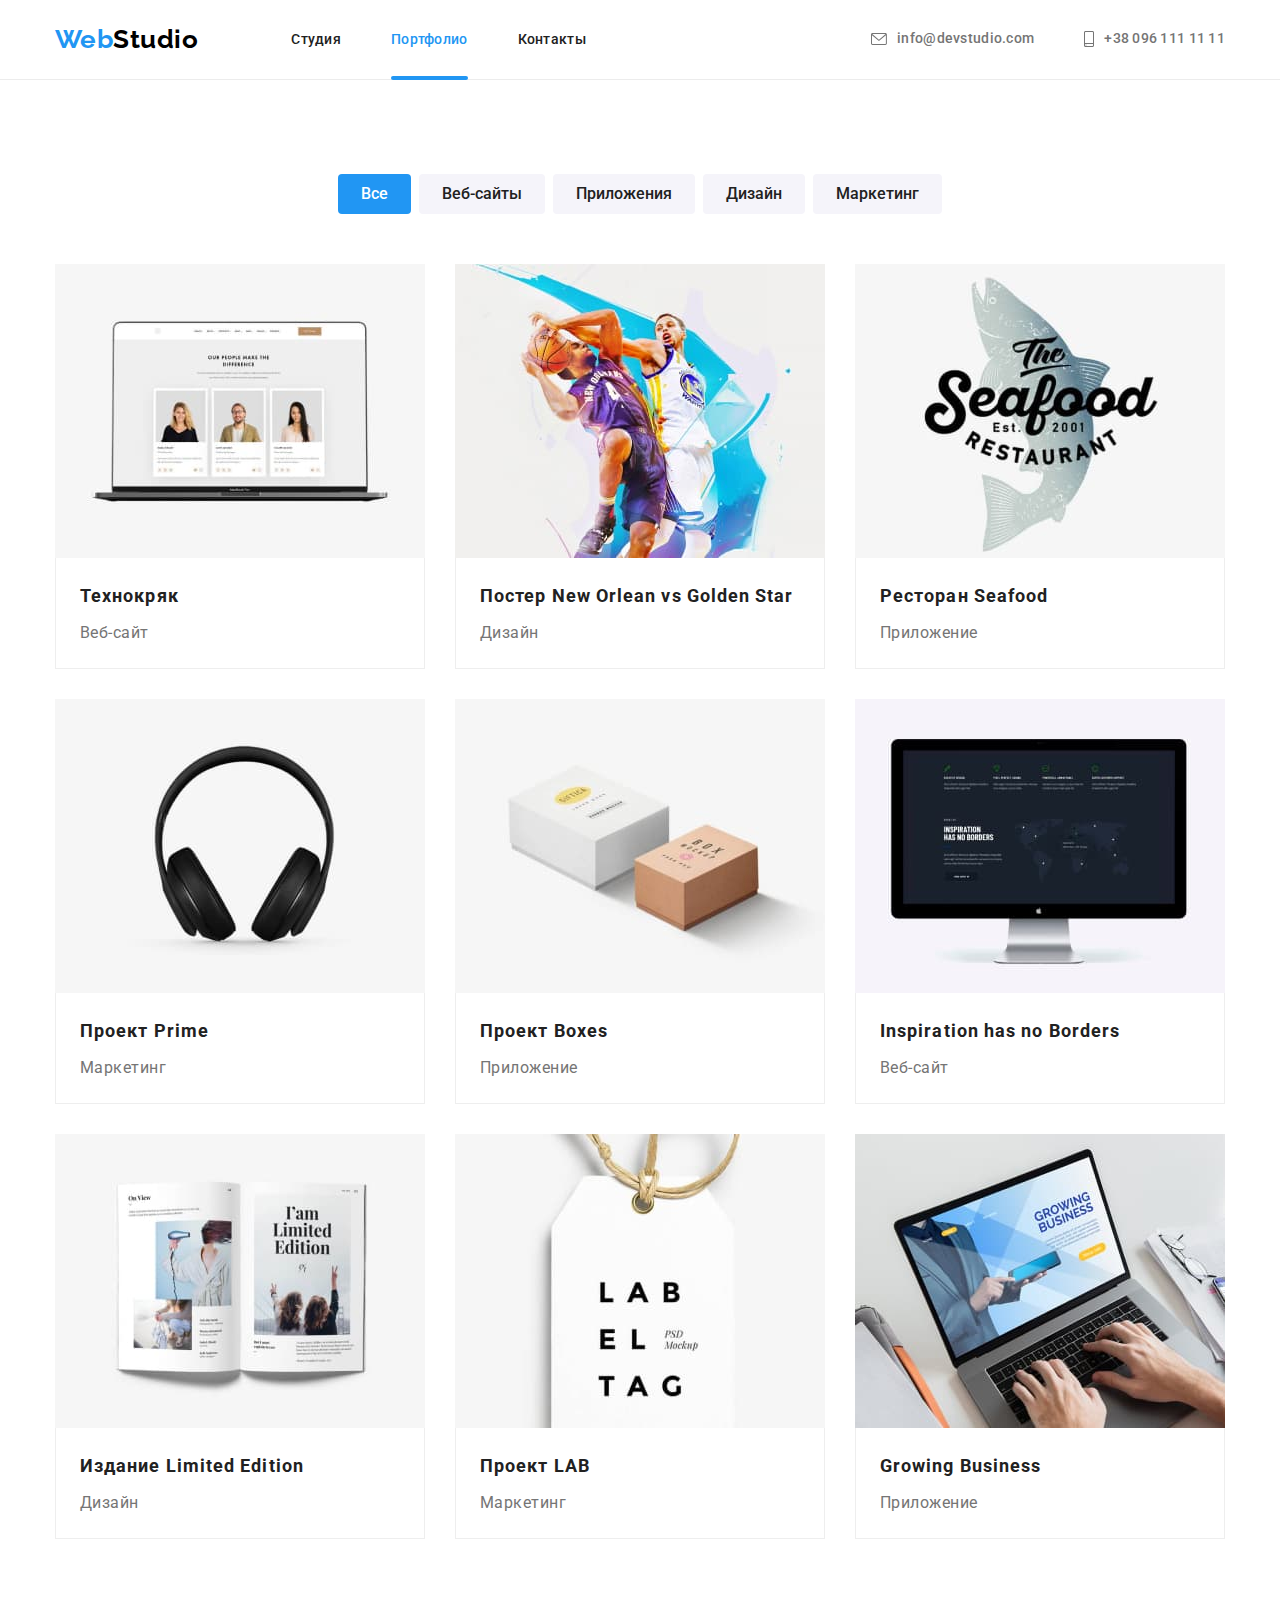
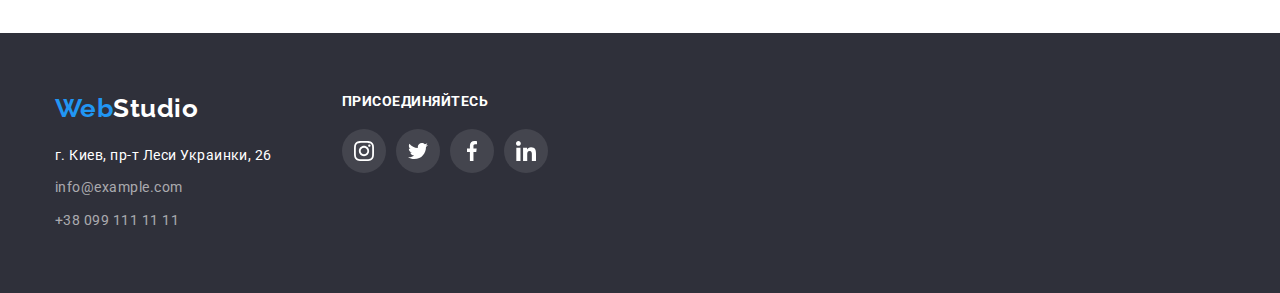
==== portfolio.html @ f4c85ff7 "Added HW5 files" ====
<!DOCTYPE html>
<html lang="en">
  <head>
    <meta charset="UTF-8" />
    <meta http-equiv="X-UA-Compatible" content="IE=edge" />
    <meta name="viewport" content="width=device-width, initial-scale=1.0" />
    <title>Портфолио</title>
    <link rel="preconnect" href="https://fonts.gstatic.com" />
    <link
      href="https://fonts.googleapis.com/css2?family=Raleway:wght@700&family=Roboto:wght@400;500;700;900&display=swap"
      rel="stylesheet"
    />
    <link
      rel="stylesheet"
      href="https://cdnjs.cloudflare.com/ajax/libs/modern-normalize/1.0.0/modern-normalize.min.css"
    />
    <link rel="stylesheet" href="./css/styles.css" />
  </head>
  <body>
    <!-- Header -->
    <header class="header-section">
      <div class="container header">
        <a href="index.html" lang="en" class="logo"
          ><span class="logo-name-one">Web</span
          ><span class="logo-name-two">Studio</span></a
        >
        <nav class="nav">
          <ul class="nav-list list">
            <li class="nav-point">
              <a href="./index.html" class="nav-item">Студия</a>
            </li>
            <li class="nav-point">
              <a href="./portfolio.html" class="nav-item current">Портфолио</a>
            </li>
            <li class="nav-point"><a href="" class="nav-item">Контакты</a></li>
          </ul>
        </nav>
        <ul class="contacts list">
          <li class="contacts-point">
            <a href="mailto:info@devstudio.com" class="contacts-item">
              <svg class="contacts-icon" width="16" height="12">
                <use href="./images/sprite.svg#icon-envelope"></use>
              </svg>
              info@devstudio.com</a
            >
          </li>
          <li class="contacts-point">
            <a href="tel:+380961111111" class="contacts-item">
              <svg class="contacts-icon" width="10" height="16">
                <use href="./images/sprite.svg#icon-smartphone"></use>
              </svg>
              +38 096 111 11 11</a
            >
          </li>
        </ul>
      </div>
    </header>
    <!-- Main -->
    <main>
      <!-- Examples of our works -->
      <section class="section">
        <div class="container">
          <!-- Hidden -->
          <h1 class="portfolio-hero-heading">Примеры наших работ, услуги</h1>
          <ul class="list buttons">
            <li class="button-content">
              <button type="button" class="portfolio-button current">
                Все
              </button>
            </li>
            <li class="button-content">
              <button type="button" class="portfolio-button">Веб-сайты</button>
            </li>
            <li class="button-content">
              <button type="button" class="portfolio-button">Приложения</button>
            </li>
            <li class="button-content">
              <button type="button" class="portfolio-button">Дизайн</button>
            </li>
            <li class="button-content">
              <button type="button" class="portfolio-button">Маркетинг</button>
            </li>
          </ul>
          <ul class="list images">
            <li class="product-item">
              <a href="#" class="product-item-link">
                <div class="product-item-content">
                  <img
                    src="./images/portfolio-examples/technokriak.jpg"
                    alt="Пример выполнения сайта Технокряк"
                    width="370"
                  />

                  <p class="product-item-overlay">
                    Технокряк это современная площадка распространения
                    коронавируса. Компании используют эту платформу для
                    цифрового шпионажа и атак на защищённые сервера конкурентов.
                  </p>
                </div>

                <div class="product-description">
                  <h2 class="heading-portfolio">Технокряк</h2>
                  <p class="heading-portfolio-example">Веб-сайт</p>
                </div>
              </a>
            </li>

            <li class="product-item">
              <a href="#" class="product-item-link">
                <div class="product-item-content">
                  <img
                    src="./images/portfolio-examples/basketball.jpg"
                    alt="Постер с двумя баскетболистами"
                    width="370"
                  />
                  <p class="product-item-overlay">
                    Технокряк это современная площадка распространения
                    коронавируса. Компании используют эту платформу для
                    цифрового шпионажа и атак на защищённые сервера конкурентов.
                  </p>
                </div>
                <div class="product-description">
                  <h2 class="heading-portfolio">
                    Постер <span lang="en">New Orlean vs Golden Star</span>
                  </h2>
                  <p class="heading-portfolio-example">Дизайн</p>
                </div>
              </a>
            </li>
            <li class="product-item">
              <a href="#" class="product-item-link">
                <div class="product-item-content">
                  <img
                    src="./images/portfolio-examples/restaurant.jpg"
                    alt="Эмблема ресторана"
                    width="370"
                  />
                  <p class="product-item-overlay">
                    Технокряк это современная площадка распространения
                    коронавируса. Компании используют эту платформу для
                    цифрового шпионажа и атак на защищённые сервера конкурентов.
                  </p>
                </div>
                <div class="product-description">
                  <h2 class="heading-portfolio">
                    Ресторан <span lang="en">Seafood</span>
                  </h2>
                  <p class="heading-portfolio-example">Приложение</p>
                </div>
              </a>
            </li>
            <li class="product-item">
              <a href="#" class="product-item-link">
                <div class="product-item-content">
                  <img
                    src="./images/portfolio-examples/headphones.jpg"
                    alt="Наушники"
                    width="370"
                  />
                  <p class="product-item-overlay">
                    Технокряк это современная площадка распространения
                    коронавируса. Компании используют эту платформу для
                    цифрового шпионажа и атак на защищённые сервера конкурентов.
                  </p>
                </div>
                <div class="product-description">
                  <h2 class="heading-portfolio">
                    Проект <span lang="en">Prime</span>
                  </h2>
                  <p class="heading-portfolio-example">Маркетинг</p>
                </div>
              </a>
            </li>
            <li class="product-item">
              <a href="#" class="product-item-link">
                <div class="product-item-content">
                  <img
                    src="./images/portfolio-examples/boxes.jpg"
                    alt="Две коробки"
                    width="370"
                  />
                  <p class="product-item-overlay">
                    Технокряк это современная площадка распространения
                    коронавируса. Компании используют эту платформу для
                    цифрового шпионажа и атак на защищённые сервера конкурентов.
                  </p>
                </div>
                <div class="product-description">
                  <h2 class="heading-portfolio">
                    Проект <span lang="en">Boxes</span>
                  </h2>
                  <p class="heading-portfolio-example">Приложение</p>
                </div>
              </a>
            </li>
            <li class="product-item">
              <a href="#" class="product-item-link">
                <div class="product-item-content">
                  <img
                    src="./images/portfolio-examples/monitor.jpg"
                    alt="Монитор компьютера"
                    width="370"
                  />
                  <p class="product-item-overlay">
                    Технокряк это современная площадка распространения
                    коронавируса. Компании используют эту платформу для
                    цифрового шпионажа и атак на защищённые сервера конкурентов.
                  </p>
                </div>
                <div class="product-description">
                  <h2 lang="en" class="heading-portfolio">
                    Inspiration has no Borders
                  </h2>
                  <p class="heading-portfolio-example">Веб-сайт</p>
                </div>
              </a>
            </li>
            <li class="product-item">
              <a href="#" class="product-item-link">
                <div class="product-item-content">
                  <img
                    src="./images/portfolio-examples/limited-edition.jpg"
                    alt="Разворот журнала"
                    width="370"
                  />
                  <p class="product-item-overlay">
                    Технокряк это современная площадка распространения
                    коронавируса. Компании используют эту платформу для
                    цифрового шпионажа и атак на защищённые сервера конкурентов.
                  </p>
                </div>
                <div class="product-description">
                  <h2 class="heading-portfolio">
                    Издание <span lang="en">Limited Edition</span>
                  </h2>
                  <p class="heading-portfolio-example">Дизайн</p>
                </div>
              </a>
            </li>
            <li class="product-item">
              <a href="#" class="product-item-link">
                <div class="product-item-content">
                  <img
                    src="./images/portfolio-examples/lab-project.jpg"
                    alt="Имитация ценника"
                    width="370"
                  />
                  <p class="product-item-overlay">
                    Технокряк это современная площадка распространения
                    коронавируса. Компании используют эту платформу для
                    цифрового шпионажа и атак на защищённые сервера конкурентов.
                  </p>
                </div>
                <div class="product-description">
                  <h2 class="heading-portfolio">
                    Проект <span lang="en">LAB</span>
                  </h2>
                  <p class="heading-portfolio-example">Маркетинг</p>
                </div>
              </a>
            </li>
            <li class="product-item">
              <a href="#" class="product-item-link">
                <div class="product-item-content">
                  <img
                    src="./images/portfolio-examples/growing-business.jpg"
                    alt="Руки на клавиатуре ноутбука"
                    width="370"
                  />
                  <p class="product-item-overlay">
                    Технокряк это современная площадка распространения
                    коронавируса. Компании используют эту платформу для
                    цифрового шпионажа и атак на защищённые сервера конкурентов.
                  </p>
                </div>
                <div class="product-description">
                  <h2 lang="en" class="heading-portfolio">Growing Business</h2>
                  <p class="heading-portfolio-example">Приложение</p>
                </div>
              </a>
            </li>
          </ul>
        </div>
      </section>
    </main>
    <!-- Footer -->
    <footer class="footer">
      <div class="container contact-us">
        <div class="logo-contacts">
          <a href="index.html" lang="en" class="logo page-bottom"
            ><span class="logo-name-one">Web</span
            ><span class="logo-name-two">Studio</span></a
          >
          <address>
            <ul class="address list">
              <li class="address map">
                <a
                  href="https://goo.gl/maps/o1qzPbgA9d3HTLMZ9"
                  target="_blank"
                  rel="noopener noreferrer"
                  class="google-maps-address"
                  >г. Киев, пр-т Леси Украинки, 26</a
                >
              </li>
              <li class="address email">
                <a href="mailto:info@example.com" class="virtual-address-link"
                  >info@example.com</a
                >
              </li>
              <li class="address phone">
                <a href="tel:+380991111111" class="virtual-address-link"
                  >+38 099 111 11 11</a
                >
              </li>
            </ul>
          </address>
        </div>
        <div class="join-us">
          <h3 class="footer-heading">Присоединяйтесь</h3>
          <ul class="networks list">
            <li class="network-item list">
              <a href="" class="network-link">
                <svg class="network-icon" width="20" height="20">
                  <use href="./images/sprite.svg#icon-instagram"></use>
                </svg>
              </a>
            </li>
            <li class="network-item list">
              <a href="" class="network-link">
                <svg class="network-icon" width="20" height="20">
                  <use href="./images/sprite.svg#icon-twitter"></use>
                </svg>
              </a>
            </li>
            <li class="network-item list">
              <a href="" class="network-link">
                <svg class="network-icon" width="20" height="20">
                  <use href="./images/sprite.svg#icon-facebook"></use>
                </svg>
              </a>
            </li>
            <li class="network-item list">
              <a href="" class="network-link">
                <svg class="network-icon" width="20" height="20">
                  <use href="./images/sprite.svg#icon-linkedin"></use>
                </svg>
              </a>
            </li>
          </ul>
        </div>
      </div>
    </footer>
  </body>
</html>
---- css/styles.css ----
:root {
  --main-text-color: #757575;
  --title-text-color: #212121;
  --primary-white-color: #ffffff;
  --accent-color: #2196f3;
  --main-icon-color: #afb1b8;
  --duration: 250ms;
  --speed: cubic-bezier(0.4, 0, 0.2, 1);
}

/* Global resets and classes */
h1,
h2,
h3,
h4,
h5,
h6,
p {
  margin-top: 0;
  margin-bottom: 0;
}

ul,
ol {
  padding-left: 0;
  margin-top: 0;
  margin-bottom: 0;
}

img {
  display: block;
}

body {
  color: var(--main-text-color);
  font-family: Roboto, Open Sans, Cabin, sans-serif;
  letter-spacing: 0.03em;
}
.list {
  list-style-type: none;
}

.container {
  width: 1200px;
  margin: 0 auto;
  padding-left: 15px;
  padding-right: 15px;
}

.section {
  padding-top: 94px;
  padding-bottom: 94px;
}

.backdrop {
  position: fixed;
  top: 0;
  left: 0;
  width: 100vw;
  height: 100vh;
  background-color: rgba(0, 0, 0, 0.2);
  opacity: 1;
  transition: opacity var(--duration) var(--speed);
}

.backdrop.is-hidden {
  opacity: 0;
  visibility: hidden;
  pointer-events: none;
}
.backdrop.is-hidden .modal {
  transform: scale(0.9) translate(-50%, -50%);
}

.modal {
  position: absolute;
  top: 50%;
  left: 50%;
  transform: scale(1) translate(-50%, -50%);
  width: 528px;
  height: 581px;
  background-color: var(--primary-white-color);
  box-shadow: 0px 1px 3px rgba(0, 0, 0, 0.12), 0px 1px 1px rgba(0, 0, 0, 0.14),
    0px 2px 1px rgba(0, 0, 0, 0.2);
  border-radius: 4px;
  transition: transform var(--duration) var(--speed),
    opacity var(--duration) var(--speed),
    visibility var(--duration) var(--speed);
}

.close-button {
  position: absolute;
  top: 8px;
  right: 8px;
  display: flex;
  align-items: center;
  justify-content: center;
  width: 30px;
  height: 30px;
  border: 1px solid rgba(0, 0, 0, 0.1);
  border-radius: 50%;
  background-color: transparent;
  cursor: pointer;
  padding: 9px;
}

.close-button:hover,
.close-button:focus {
  fill: var(--primary-white-color);
  background-color: var(--accent-color);
  transition: fill var(--duration) var(--speed),
    background-color var(--duration) var(--speed);
}

/* Header: logo */
.logo {
  margin-right: 93px;
  padding-left: 0;
  font-family: Raleway, sans-serif;
  font-weight: 700;
  font-size: 26px;
  line-height: 1.19;
  text-decoration: none;
}
.logo-name-one {
  color: var(--accent-color);
}
.logo-name-two {
  color: #000000;
}

/* Header: navigation */

.container.header {
  display: flex;
  width: 1200px;
}

.header-section {
  padding-top: 24px;
  padding-bottom: 24px;
  border-bottom: 1px solid #ececec;
}

.nav {
  display: flex;
}
.nav-list {
  display: flex;
  align-items: center;
}

.nav-point:not(:last-child) {
  margin-right: 50px;
}

.nav-item {
  position: relative;
  font-weight: 500;
  font-size: 14px;
  line-height: 1.14;
  letter-spacing: 0.02em;
  text-decoration: none;
  color: var(--title-text-color);
}

.nav-item:hover,
.nav-item:focus {
  color: var(--accent-color);
  transition: color var(--duration) var(--speed);
}

.nav-item.current {
  position: relative;
  color: var(--accent-color);
}

.nav-item.current::after {
  content: "";
  display: block;
  position: absolute;
  top: 45px;
  width: 100%;
  height: 4px;
  border-radius: 2px;
  background-color: var(--accent-color);
  cursor: pointer;
}

/* Header: contacts */
.contacts {
  display: flex;
  margin-left: auto;
}

.contacts-point {
  display: flex;
  align-items: center;
}

.contacts-point:not(:last-child) {
  margin-right: 50px;
}

.contacts-item {
  display: flex;
  align-items: center;
  color: var(--main-text-color);
  font-weight: 500;
  font-size: 14px;
  line-height: 1.14;
  letter-spacing: 0.02em;
  text-decoration: none;
}
.contacts-item:hover,
.contacts-item:focus {
  color: var(--accent-color);
  fill: var(--accent-color);
  transition: color var(--duration) var(--speed),
    fill var(--duration) var(--speed);
}

.contacts-icon {
  margin-right: 10px;
  fill: currentColor;
  transition: fill var(--duration) var(--speed);
}

/* Hero, bgc temporary */
.hero.section {
  max-width: 1600px;
  height: 600px;
  margin-left: auto;
  margin-right: auto;
  background-color: #c4c4c4;
  background-image: linear-gradient(
      rgba(47, 48, 58, 0.4),
      rgba(47, 48, 58, 0.4)
    ),
    url(../images/hero-effective-solutions.jpg);
  background-size: cover;
  background-repeat: no-repeat;
  text-align: center;
  padding-top: 200px;
  padding-bottom: 200px;
}

.hero-title {
  margin-bottom: 30px;
  color: var(--primary-white-color);
  font-weight: 900;
  font-size: 44px;
  line-height: 1.36;
  letter-spacing: 0.06em;
  text-transform: uppercase;
}

.hero-button {
  padding: 10px 32px;
  border: 1px solid transparent;
  border-radius: 4px;
  color: var(--primary-white-color);
  background-color: var(--accent-color);
  font-weight: 700;
  font-size: 16px;
  line-height: 1.87;
  letter-spacing: 0.06em;
  cursor: pointer;
  transition: color var(--duration) var(--speed),
    background-color var(--duration) var(--speed);
}
.hero-button:hover,
.hero-button:focus {
  color: var(--accent-color);
  background-color: var(--primary-white-color);
}
.portfolio-hero-heading,
.heading-studio-hide {
  position: absolute;
  width: 1px;
  height: 1px;
  margin: -1px;
  border: 0;
  padding: 0;
  white-space: nowrap;
  clip-path: inset(100%);
  clip: rect(0 0 0 0);
  overflow: hidden;
}

/* Why us */

.pros.section {
  padding-bottom: 94px;
}

.advantages {
  display: flex;
  margin-right: -30px;
}

.pros-pic {
  display: flex;
  justify-content: center;
  align-items: center;
  margin-bottom: 30px;
  width: 270px;
  height: 120px;
  background-color: #f5f4fa;
}

.heading-studio-list-item {
  width: 270px;
}

.heading-studio-list-item:not(:last-child) {
  margin-right: 30px;
}

.heading-studio,
.heading-portfolio {
  color: var(--title-text-color);
}
.heading-studio {
  margin-bottom: 50px;
  font-weight: 700;
  font-size: 36px;
  line-height: 1.16;
  text-align: center;
}

.heading-studio-list-item-name {
  padding-bottom: 10px;
  color: var(--title-text-color);
  font-weight: 700;
  font-size: 14px;
  line-height: 1.14;
  text-transform: uppercase;
}
.heading-studio-list-item-content {
  font-size: 14px;
  line-height: 1.71;
}

/* What we do */
.works.section {
  padding-top: 0px;
}

.services {
  display: flex;
  flex-wrap: wrap;
  margin-right: -30px;
}

.studio-image:not(:last-child) {
  margin-right: 30px;
}

.studio-image {
  position: relative;
}

.studio-image-description {
  position: absolute;
  display: flex;
  align-items: center;
  justify-content: center;
  width: 100%;
  min-height: 70px;
  left: 0;
  bottom: 0;
  background-color: rgba(47, 48, 58, 0.8);
}

.studio-image-name {
  /* transform: translateY(100%); */
  font-weight: 700;
  font-size: 14px;
  line-height: 1.17;
  text-align: center;
  text-transform: uppercase;
  color: var(--primary-white-color);
}

/* Our team */
.employees.section {
  background-color: #f5f4fa;
}

.team {
  display: flex;
  flex-wrap: wrap;
}

.team .employee-card {
  background-color: var(--primary-white-color);
  box-shadow: 0px 1px 3px rgba(0, 0, 0, 0.12), 0px 1px 1px rgba(0, 0, 0, 0.14),
    0px 2px 1px rgba(0, 0, 0, 0.2);
  border-radius: 0px 0px 4px 4px;
}

.employee-card:not(:last-child) {
  margin-right: 30px;
}

.employee-info {
  padding-top: 30px;
  padding-bottom: 30px;
}

.heading-studio-employee {
  margin-bottom: 10px;
  color: var(--title-text-color);
  font-weight: 500;
  font-size: 16px;
  line-height: 1.18;
  text-align: center;
}
.heading-studio-employee-job {
  font-size: 16px;
  line-height: 1.18;
  text-align: center;
  margin-bottom: 16px;
}

.networks {
  display: flex;
  justify-content: center;
  margin-left: 0;
}

.network-item:not(:last-child) {
  margin-right: 10px;
}

.network-link {
  display: flex;
  align-items: center;
  justify-content: center;
  padding: 12px;
  fill: var(--main-icon-color);
  border-radius: 50%;
  transition: fill var(--duration) var(--speed),
    background-color var(--duration) var(--speed);
}

.network-link:hover,
.network-link:focus {
  fill: var(--primary-white-color);
  background-color: var(--accent-color);
  transition: fill var(--duration) var(--speed),
    background-color var(--duration) var(--speed);
}

/* Clients */

.clients-list {
  display: flex;
  align-items: center;
}

.clients-item:not(:last-child) {
  margin-right: 30px;
}

.clients-link {
  fill: var(--main-icon-color);
}

.clients-link {
  display: flex;
  align-items: center;
  justify-content: center;
  padding: 16px 32px;
  border: 1px solid var(--main-icon-color);
  border-radius: 4px;
}

.clients-link:hover,
.clients-link:focus {
  fill: var(--accent-color);
  border: 1px solid var(--accent-color);
  transition: fill var(--duration) var(--speed),
    border var(--duration) var(--speed);
}

/* Footer */

.footer {
  background-color: #2f303a;
  padding: 60px 0px;
}

.footer .logo-name-two {
  color: var(--primary-white-color);
}
.container.contact-us {
  display: flex;
}

.logo-contacts {
  display: flex;
  flex-direction: column;
  margin-right: 70px;
}

.logo.page-bottom {
  margin-right: 0px;
  margin-bottom: 20px;
  padding-left: 0;
}

.google-maps-address:hover,
.google-maps-address:focus,
.virtual-address-link:hover,
.virtual-address-link:focus {
  color: var(--accent-color);
  transition: color var(--duration) var(--speed);
}
.google-maps-address {
  color: var(--primary-white-color);
}
.virtual-address-link {
  color: rgba(255, 255, 255, 0.6);
}

.address.map {
  margin-bottom: 9px;
}

.address.email {
  margin-bottom: 9px;
}

.google-maps-address,
.virtual-address-link {
  font-style: normal;
  font-size: 14px;
  line-height: 1.71;
  text-decoration: none;
}

.join-us {
  display: block;
  height: 80px;
}

.footer-heading {
  margin-bottom: 20px;
  align-items: baseline;
  font-weight: 700;
  font-size: 14px;
  line-height: 1.17;
  text-transform: uppercase;
  color: var(--primary-white-color);
}

.join-us .network-link {
  fill: var(--primary-white-color);
  background: rgba(255, 255, 255, 0.1);
}

.join-us .network-link:hover,
.join-us .network-link:focus {
  background-color: var(--accent-color);
}

/* Examples of our works:buttons */
.list.buttons {
  display: flex;
  justify-content: center;
  margin-bottom: 50px;
  padding-right: -8px;
}

.portfolio-button {
  padding: 6px 22px;
  border-radius: 4px;
  border: 1px solid transparent;
  color: var(--title-text-color);
  background-color: #f5f4fa;
  font-weight: 500;
  font-size: 16px;
  line-height: 1.62;
  text-align: center;
  cursor: pointer;
}

.button-content:not(:last-child):not(:last-child) {
  padding-right: 8px;
}

.portfolio-button:hover,
.portfolio-button:focus {
  color: var(--primary-white-color);
  background-color: var(--accent-color);
  box-shadow: 0px 3px 1px rgba(0, 0, 0, 0.1), 0px 1px 2px rgba(0, 0, 0, 0.08),
    0px 2px 2px rgba(0, 0, 0, 0.12);
  transition: color var(--duration) var(--speed),
    background-color var(--duration) var(--speed),
    box-shadow var(--duration) var(--speed);
}
.portfolio-button.current {
  color: var(--primary-white-color);
  background-color: var(--accent-color);
}

/* Examples of our works: content blocks */

div.product-description {
  padding: 20px 24px;
  border-right: 1px solid #eeeeee;
  border-bottom: 1px solid #eeeeee;
  border-left: 1px solid #eeeeee;
}

.heading-portfolio {
  margin-bottom: 4px;
  font-weight: 700;
  font-size: 18px;
  line-height: 2;
  letter-spacing: 0.06em;
}
.heading-portfolio-example {
  font-size: 16px;
  line-height: 1.87;
}

/* part with pics */
.list.images {
  display: flex;
  flex-wrap: wrap;
}

.product-item {
  flex-basis: calc((100% - 60px) / 3);
  background-color: var(--primary-white-color);
}

.product-item:not(:nth-last-child(-n + 3)) {
  margin-bottom: 30px;
}

.product-item:not(:nth-child(3n + 3)) {
  margin-right: 30px;
}

.product-item:hover {
  box-shadow: 0px 1px 1px rgba(0, 0, 0, 0.12), 0px 4px 4px rgba(0, 0, 0, 0.06),
    1px 4px 6px rgba(0, 0, 0, 0.16);
  cursor: pointer;
}

.product-item-content {
  position: relative;
  height: 100%;
  width: 100%;
  overflow: hidden;
}

.product-item-overlay {
  position: absolute;
  top: 0;
  left: 0;
  transform: translateY(100%);
  opacity: 0;
  padding: 63px 24px;
  font-size: 18px;
  line-height: 1.56;
  color: var(--primary-white-color);
  background-color: rgba(33, 150, 243, 0.9);
  transition: transform var(--duration) var(--speed),
    opacity var(--duration) var(--speed);
}

.product-item-link:hover .product-item-overlay,
.product-item-link:focus .product-item-overlay {
  transform: translateY(0%);
  transition: transform var(--duration) var(--speed),
    opacity var(--duration) var(--speed);
  opacity: 1;
}
.product-item-link {
  display: block;
  text-decoration: none;
  color: inherit;
}
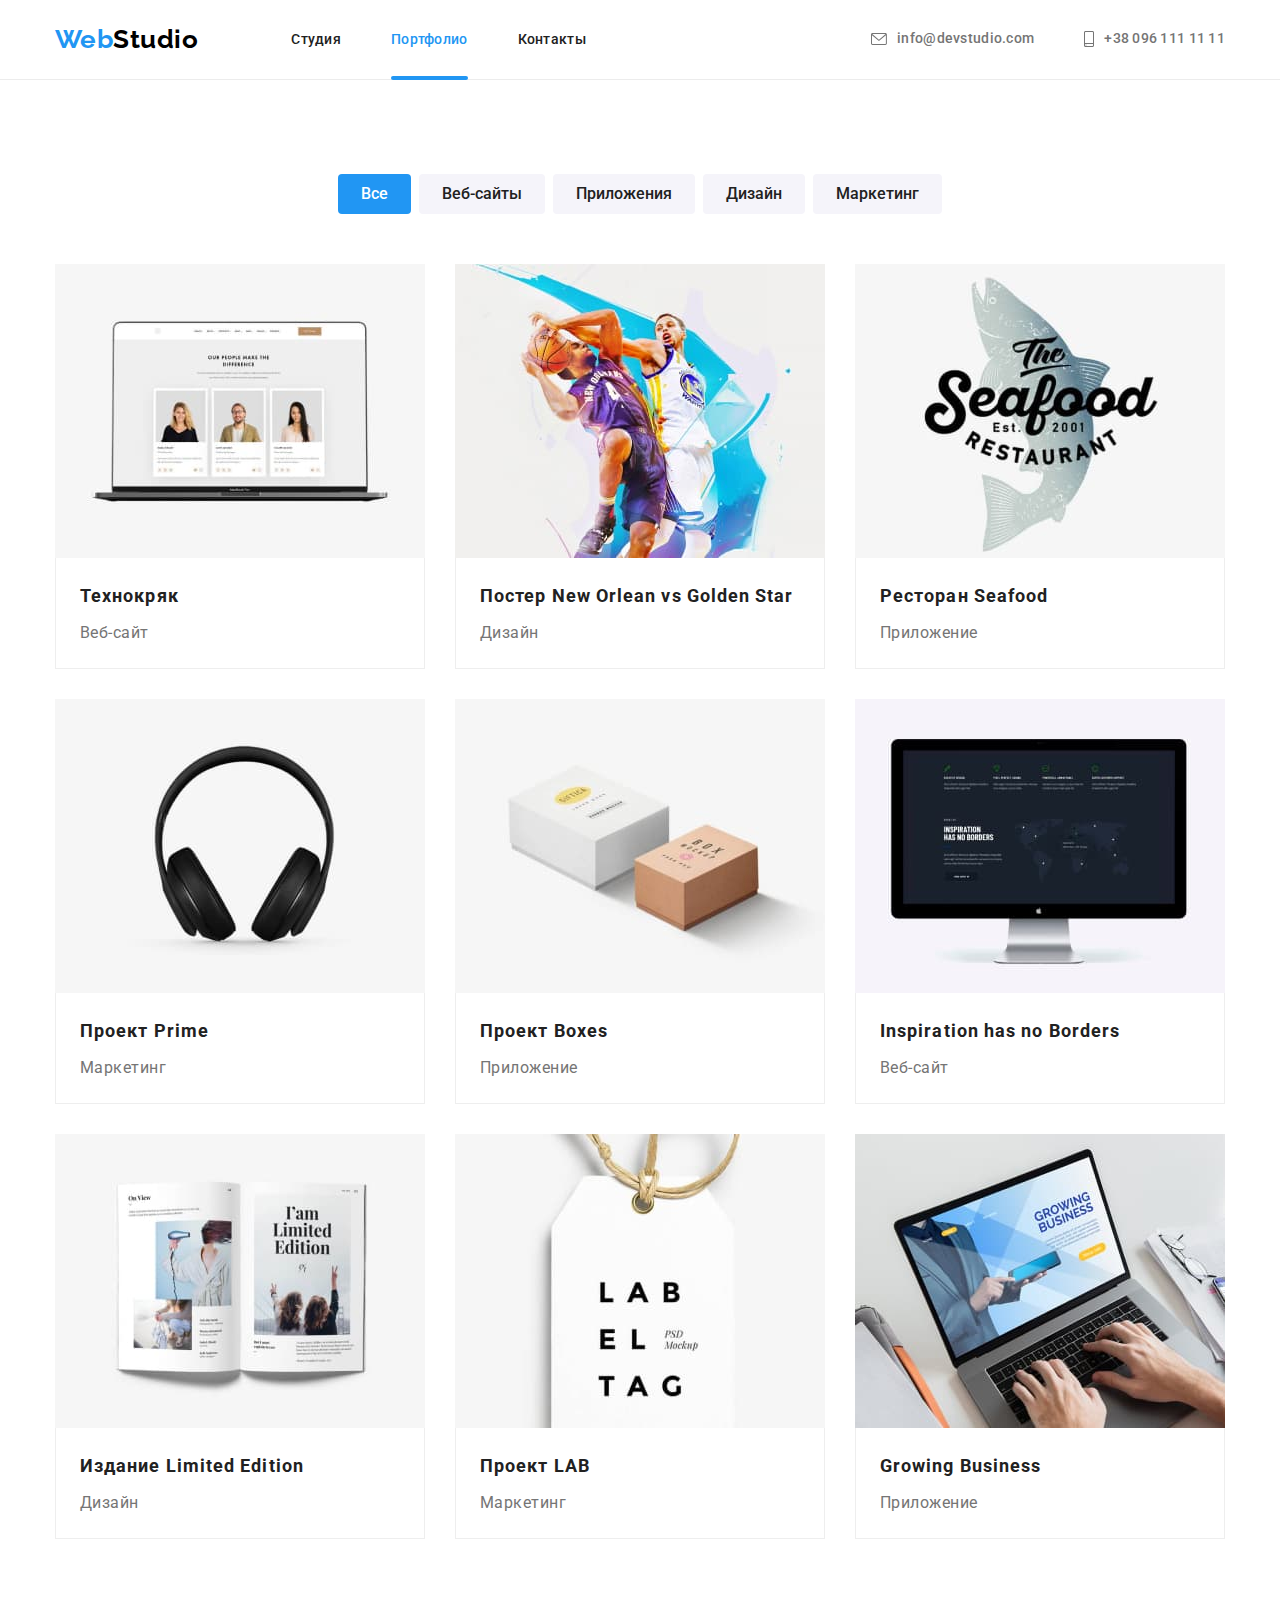
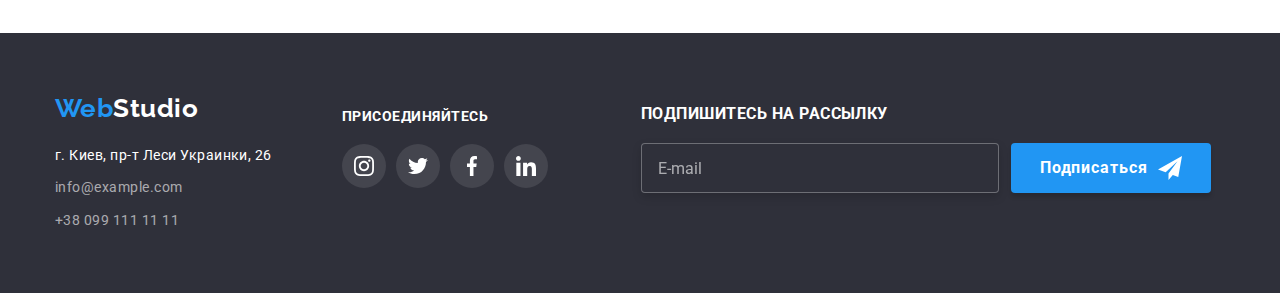
==== commit 62709f32: "Footer form for Portfolio" ====
--- a/portfolio.html
+++ b/portfolio.html
@@ -348,6 +348,27 @@
             </li>
           </ul>
         </div>
+        <div class="footer-form">
+          <form action="" class="contact-form">
+            <p class="contact-form-feedback">Подпишитесь на рассылку</p>
+            <div class="contact-form-field">
+              <label class="contact-form-label">
+                <input
+                  class="contact-form-input"
+                  type="email"
+                  name="email"
+                  placeholder="E-mail"
+                />
+              </label>
+              <button class="contact-form-button" type="submit">
+                Подписаться
+                <svg class="footer-icon" width="24" height="24">
+                  <use href="./images/sprite.svg#icon-icon-send"></use>
+                </svg>
+              </button>
+            </div>
+          </form>
+        </div>
       </div>
     </footer>
   </body>
--- a/css/styles.css
+++ b/css/styles.css
@@ -4,6 +4,8 @@
   --primary-white-color: #ffffff;
   --accent-color: #2196f3;
   --main-icon-color: #afb1b8;
+  --modal-button-hover: #188ce8;
+  --footer-color: #2f303a;
   --duration: 250ms;
   --speed: cubic-bezier(0.4, 0, 0.2, 1);
 }
@@ -79,6 +81,7 @@
   transform: scale(1) translate(-50%, -50%);
   width: 528px;
   height: 581px;
+  padding: 40px;
   background-color: var(--primary-white-color);
   box-shadow: 0px 1px 3px rgba(0, 0, 0, 0.12), 0px 1px 1px rgba(0, 0, 0, 0.14),
     0px 2px 1px rgba(0, 0, 0, 0.2);
@@ -106,9 +109,164 @@
 
 .close-button:hover,
 .close-button:focus {
-  fill: var(--primary-white-color);
+  fill: var(--accent-color);
+  transition: fill var(--duration) var(--speed);
+}
+
+/* Modal Form */
+
+.modal-form {
+  display: flex;
+  flex-direction: column;
+}
+
+.modal-form-feedback {
+  margin-bottom: 12px;
+  font-weight: 700;
+  font-size: 20px;
+  line-height: 1.17;
+  text-align: center;
+  color: var(--title-text-color);
+}
+
+.modal-form-label {
+  position: relative;
+  font-size: 12px;
+  line-height: 1.17;
+  letter-spacing: 0.01em;
+}
+
+.modal-form-input {
+  width: 100%;
+  height: 40px;
+  margin-top: 4px;
+  margin-bottom: 10px;
+  padding-left: 42px;
+  border: 1px solid rgba(33, 33, 33, 0.2);
+  border-radius: 4px;
+  cursor: pointer;
+  transition: border var(--duration) var(--speed);
+}
+
+.modal-form-icon {
+  position: absolute;
+  top: 29px;
+  left: 12px;
+}
+
+.modal-form-label:focus-within > .modal-form-icon {
+  fill: var(--accent-color);
+  transition: fill var(--duration) var(--speed);
+}
+
+.modal-form-input:focus-within {
+  border: 1px solid var(--accent-color);
+  outline: none;
+  border-radius: 4px;
+  transition: border var(--duration) var(--speed);
+}
+
+.modal-form-comment {
+  width: 100%;
+  height: 120px;
+  padding: 12px 16px;
+  resize: none;
+  border: 1px solid rgba(33, 33, 33, 0.2);
+  border-radius: 4px;
+  margin-top: 4px;
+  margin-bottom: 20px;
+  cursor: pointer;
+  transition: border var(--duration) var(--speed);
+}
+
+.modal-form-comment::placeholder {
+  font-size: 14px;
+  line-height: 1.17;
+  letter-spacing: 0.01em;
+}
+
+.modal-form-comment:focus-within {
+  border: 1px solid var(--accent-color);
+  outline: none;
+  border-radius: 4px;
+  transition: border var(--duration) var(--speed);
+}
+
+.checkbox {
+  position: absolute;
+  width: 1px;
+  height: 1px;
+  margin: -1px;
+  border: 0;
+  padding: 0;
+
+  white-space: nowrap;
+  clip-path: inset(100%);
+  clip: rect(0 0 0 0);
+  overflow: hidden;
+}
+
+.checkbox-label {
+  display: flex;
+  align-items: center;
+  justify-content: center;
+  margin-bottom: 30px;
+  font-size: 14px;
+  line-height: 1.71;
+  cursor: pointer;
+}
+
+.checkbox-icon {
+  /* display: inline-block; */
+  margin-right: 8.38px;
+  width: 16px;
+  height: 15px;
+  border-radius: 2px;
+  border: 2px solid var(--title-text-color);
+  transition: border var(--duration) var(--speed);
+}
+
+.checkbox:checked + .checkbox-icon {
   background-color: var(--accent-color);
-  transition: fill var(--duration) var(--speed),
+  background-image: url("../images/icon-check.svg");
+  padding: 4px 3px 2px 3px;
+  border-color: var(--accent-color);
+  background-repeat: no-repeat;
+  transition: background-color var(--duration) var(--speed),
+    background-image var(--duration) var(--speed),
+    border-color var(--duration) var(--speed);
+}
+
+.modal-form-policy-link {
+  font-size: 14px;
+  line-height: 1.71;
+  color: var(--accent-color);
+}
+
+.modal-form-button {
+  display: block;
+  align-self: center;
+  width: 200px;
+  height: 50px;
+  padding: 10px 55px 10px 56px;
+  box-shadow: 0px 4px 4px rgba(0, 0, 0, 0.15);
+  border-radius: 4px;
+  border: var(--accent-color);
+  font-size: 16px;
+  line-height: 1.87;
+  letter-spacing: 0.06em;
+  text-align: center;
+  cursor: pointer;
+  color: var(--primary-white-color);
+  background-color: var(--accent-color);
+  transition: border var(--duration) var(--speed),
+    background-color var(--duration) var(--speed);
+}
+
+.modal-form-button:hover {
+  border: var(--modal-button-hover);
+  background-color: var(--modal-button-hover);
+  transition: border var(--duration) var(--speed),
     background-color var(--duration) var(--speed);
 }
 
@@ -488,8 +646,7 @@
 /* Footer */
 
 .footer {
-  background-color: #2f303a;
-  padding: 60px 0px;
+  background-color: var(--footer-color);
 }
 
 .footer .logo-name-two {
@@ -503,6 +660,7 @@
   display: flex;
   flex-direction: column;
   margin-right: 70px;
+  padding: 60px 0px;
 }
 
 .logo.page-bottom {
@@ -544,6 +702,9 @@
 .join-us {
   display: block;
   height: 80px;
+  margin-right: 93px;
+  padding-top: 75px;
+  padding-bottom: 97px;
 }
 
 .footer-heading {
@@ -564,6 +725,78 @@
 .join-us .network-link:hover,
 .join-us .network-link:focus {
   background-color: var(--accent-color);
+}
+
+/* Footer Form */
+
+.footer-form {
+  padding-top: 72px;
+}
+
+.contact-form-feedback {
+  margin-bottom: 20px;
+  font-weight: 700;
+  line-height: 1.17;
+  text-transform: uppercase;
+  color: var(--primary-white-color);
+}
+
+.footer-form {
+  padding-top: 72px;
+  padding-bottom: 94px;
+}
+
+.contact-form-label {
+  display: inline-block;
+}
+
+.contact-form-input {
+  width: 358px;
+  height: 50px;
+  margin-right: 12px;
+  padding-left: 16px;
+  border: 1px solid rgba(255, 255, 255, 0.3);
+  filter: drop-shadow(0px 4px 4px rgba(0, 0, 0, 0.15));
+  border-radius: 4px;
+  background-color: var(--footer-color);
+  color: var(--primary-white-color);
+}
+
+.contact-form-input::placeholder {
+  font-size: 16px;
+  line-height: 1.25;
+  align-items: center;
+  color: rgba(255, 255, 255, 0.6);
+}
+
+.contact-form-field {
+  display: flex;
+  align-items: center;
+  justify-content: center;
+}
+
+.contact-form-button {
+  display: flex;
+  width: 200px;
+  height: 50px;
+  padding-top: 10px 28px 10px 29px;
+  align-items: center;
+  justify-content: center;
+  font-weight: 700;
+  font-size: 16px;
+  line-height: 1.87;
+  letter-spacing: 0.06em;
+  color: var(--primary-white-color);
+  box-shadow: 0px 4px 4px rgba(0, 0, 0, 0.15);
+  border: var(--accent-color);
+  border-radius: 4px;
+  background-color: var(--accent-color);
+}
+
+.footer-icon {
+  align-items: center;
+  justify-content: center;
+  margin-left: 10px;
 }
 
 /* Examples of our works:buttons */
